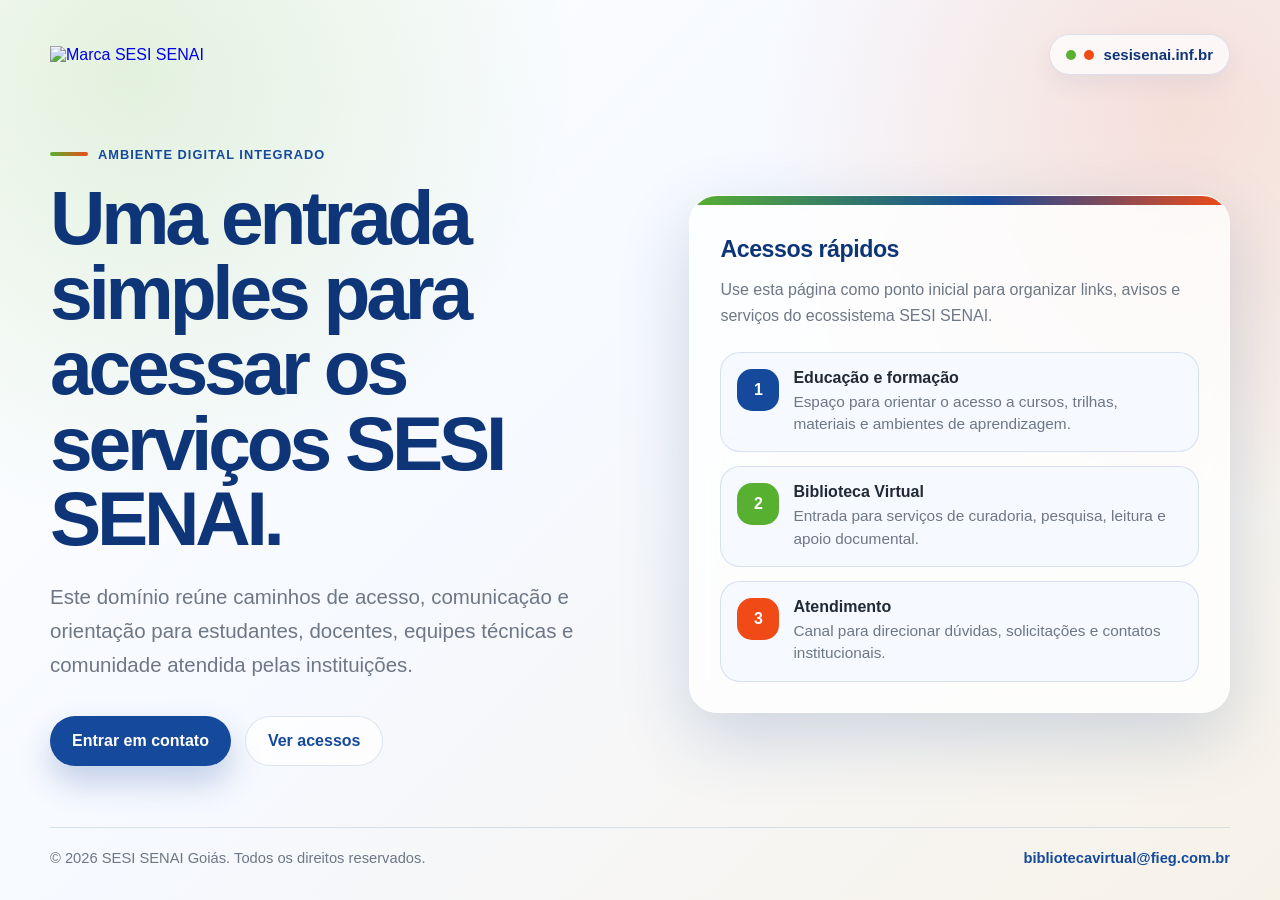
==== index.html @ bbc2d6fe "teste de entrada" ====
<!doctype html>
<html lang="pt-BR">
<head>
  <meta charset="utf-8" />
  <meta name="viewport" content="width=device-width, initial-scale=1" />
  <title>SESI SENAI Goiás | sesisenai.inf.br</title>
  <meta name="description" content="Página de entrada do domínio sesisenai.inf.br para acesso aos ambientes digitais SESI SENAI." />
  <meta name="theme-color" content="#15499B" />
  <link rel="preload" href="assets/sesi-senai-logo.png" as="image" />
  <style>
    :root {
      --azul-sesi-senai: #15499B;
      --azul-profundo: #0E3578;
      --laranja: #F04B16;
      --verde: #58B031;
      --areia: #F7F2E8;
      --branco: #FFFFFF;
      --grafite: #202A36;
      --cinza: #6D7785;
      --linha: rgba(21, 73, 155, .14);
      --sombra: 0 24px 70px rgba(14, 53, 120, .18);
      --raio: 28px;
    }

    * { box-sizing: border-box; }

    html { scroll-behavior: smooth; }

    body {
      margin: 0;
      min-height: 100vh;
      font-family: Arial, Helvetica, sans-serif;
      color: var(--grafite);
      background:
        radial-gradient(circle at 10% 8%, rgba(88, 176, 49, .16), transparent 28rem),
        radial-gradient(circle at 92% 12%, rgba(240, 75, 22, .14), transparent 26rem),
        linear-gradient(135deg, #ffffff 0%, #f6f9ff 44%, var(--areia) 100%);
    }

    .page {
      width: min(1180px, calc(100% - 40px));
      margin: 0 auto;
      min-height: 100vh;
      display: grid;
      grid-template-rows: auto 1fr auto;
    }

    header {
      display: flex;
      align-items: center;
      justify-content: space-between;
      gap: 24px;
      padding: 34px 0 18px;
    }

    .brand {
      display: inline-flex;
      align-items: center;
      text-decoration: none;
    }

    .brand img {
      width: min(440px, 64vw);
      height: auto;
      display: block;
    }

    .domain-pill {
      display: inline-flex;
      align-items: center;
      gap: 10px;
      padding: 11px 16px;
      border: 1px solid var(--linha);
      border-radius: 999px;
      background: rgba(255, 255, 255, .72);
      color: var(--azul-profundo);
      font-size: .94rem;
      font-weight: 700;
      box-shadow: 0 10px 25px rgba(14, 53, 120, .06);
      white-space: nowrap;
    }

    .domain-pill::before {
      content: "";
      width: 10px;
      height: 10px;
      border-radius: 50%;
      background: var(--verde);
      box-shadow: 18px 0 0 var(--laranja);
      margin-right: 18px;
    }

    main {
      display: grid;
      align-items: center;
      padding: 42px 0 54px;
    }

    .hero {
      display: grid;
      grid-template-columns: minmax(0, 1.05fr) minmax(330px, .95fr);
      gap: 42px;
      align-items: center;
    }

    .eyebrow {
      display: inline-flex;
      align-items: center;
      gap: 10px;
      margin: 0 0 18px;
      color: var(--azul-sesi-senai);
      font-weight: 800;
      letter-spacing: .08em;
      text-transform: uppercase;
      font-size: .8rem;
    }

    .eyebrow::before {
      content: "";
      width: 38px;
      height: 4px;
      border-radius: 999px;
      background: linear-gradient(90deg, var(--verde), var(--laranja));
    }

    h1 {
      margin: 0;
      color: var(--azul-profundo);
      font-size: clamp(2.45rem, 6vw, 5.25rem);
      line-height: .98;
      letter-spacing: -.055em;
      max-width: 830px;
    }

    .lead {
      margin: 24px 0 0;
      max-width: 650px;
      color: var(--cinza);
      font-size: clamp(1.05rem, 2vw, 1.28rem);
      line-height: 1.65;
    }

    .actions {
      display: flex;
      flex-wrap: wrap;
      gap: 14px;
      margin-top: 34px;
    }

    .button {
      display: inline-flex;
      align-items: center;
      justify-content: center;
      min-height: 50px;
      padding: 0 22px;
      border-radius: 999px;
      font-weight: 800;
      text-decoration: none;
      transition: transform .2s ease, box-shadow .2s ease, background .2s ease;
    }

    .button.primary {
      color: var(--branco);
      background: var(--azul-sesi-senai);
      box-shadow: 0 16px 32px rgba(21, 73, 155, .24);
    }

    .button.secondary {
      color: var(--azul-sesi-senai);
      background: rgba(255, 255, 255, .74);
      border: 1px solid var(--linha);
    }

    .button:hover,
    .button:focus-visible {
      transform: translateY(-2px);
      box-shadow: 0 18px 34px rgba(21, 73, 155, .18);
      outline: none;
    }

    .panel {
      position: relative;
      padding: 30px;
      border-radius: var(--raio);
      background: rgba(255, 255, 255, .78);
      border: 1px solid rgba(255, 255, 255, .74);
      box-shadow: var(--sombra);
      overflow: hidden;
      backdrop-filter: blur(14px);
    }

    .panel::before {
      content: "";
      position: absolute;
      inset: 0 0 auto 0;
      height: 9px;
      background: linear-gradient(90deg, var(--verde), var(--azul-sesi-senai) 55%, var(--laranja));
    }

    .panel h2 {
      margin: 10px 0 14px;
      color: var(--azul-profundo);
      font-size: 1.45rem;
      letter-spacing: -.02em;
    }

    .panel p {
      margin: 0;
      color: var(--cinza);
      line-height: 1.58;
    }

    .cards {
      display: grid;
      gap: 14px;
      margin-top: 24px;
    }

    .card {
      display: grid;
      grid-template-columns: 42px 1fr;
      gap: 14px;
      align-items: start;
      padding: 16px;
      border-radius: 20px;
      background: rgba(246, 249, 255, .9);
      border: 1px solid var(--linha);
    }

    .icon {
      display: grid;
      place-items: center;
      width: 42px;
      height: 42px;
      border-radius: 15px;
      color: var(--branco);
      background: var(--azul-sesi-senai);
      font-weight: 900;
    }

    .card:nth-child(2) .icon { background: var(--verde); }
    .card:nth-child(3) .icon { background: var(--laranja); }

    .card strong {
      display: block;
      margin-bottom: 4px;
      color: var(--grafite);
    }

    .card span {
      color: var(--cinza);
      font-size: .96rem;
      line-height: 1.45;
    }

    footer {
      display: flex;
      align-items: center;
      justify-content: space-between;
      gap: 16px;
      padding: 22px 0 34px;
      color: var(--cinza);
      font-size: .92rem;
      border-top: 1px solid var(--linha);
    }

    .footer-links {
      display: flex;
      flex-wrap: wrap;
      gap: 14px;
    }

    .footer-links a {
      color: var(--azul-sesi-senai);
      font-weight: 700;
      text-decoration: none;
    }

    @media (max-width: 880px) {
      .hero { grid-template-columns: 1fr; }
      header { align-items: flex-start; flex-direction: column; }
      .panel { padding: 24px; }
      footer { flex-direction: column; align-items: flex-start; }
    }

    @media (max-width: 560px) {
      .page { width: min(100% - 28px, 1180px); }
      .brand img { width: 100%; }
      .domain-pill { white-space: normal; }
      .actions { flex-direction: column; }
      .button { width: 100%; }
      .card { grid-template-columns: 1fr; }
    }
  </style>
</head>
<body>
  <div class="page">
    <header aria-label="Cabeçalho">
      <a class="brand" href="/" aria-label="SESI SENAI Goiás">
        <img src="assets/sesi-senai-logo.png" alt="Marca SESI SENAI" />
      </a>
      <div class="domain-pill">sesisenai.inf.br</div>
    </header>

    <main>
      <section class="hero" aria-labelledby="titulo">
        <div>
          <p class="eyebrow">Ambiente digital integrado</p>
          <h1 id="titulo">Uma entrada simples para acessar os serviços SESI SENAI.</h1>
          <p class="lead">
            Este domínio reúne caminhos de acesso, comunicação e orientação para estudantes,
            docentes, equipes técnicas e comunidade atendida pelas instituições.
          </p>
          <div class="actions" aria-label="Ações principais">
            <a class="button primary" href="mailto:bibliotecavirtual@fieg.com.br">Entrar em contato</a>
            <a class="button secondary" href="#acessos">Ver acessos</a>
          </div>
        </div>

        <aside class="panel" id="acessos" aria-label="Acessos rápidos">
          <h2>Acessos rápidos</h2>
          <p>Use esta página como ponto inicial para organizar links, avisos e serviços do ecossistema SESI SENAI.</p>
          <div class="cards">
            <div class="card">
              <div class="icon" aria-hidden="true">1</div>
              <div>
                <strong>Educação e formação</strong>
                <span>Espaço para orientar o acesso a cursos, trilhas, materiais e ambientes de aprendizagem.</span>
              </div>
            </div>
            <div class="card">
              <div class="icon" aria-hidden="true">2</div>
              <div>
                <strong>Biblioteca Virtual</strong>
                <span>Entrada para serviços de curadoria, pesquisa, leitura e apoio documental.</span>
              </div>
            </div>
            <div class="card">
              <div class="icon" aria-hidden="true">3</div>
              <div>
                <strong>Atendimento</strong>
                <span>Canal para direcionar dúvidas, solicitações e contatos institucionais.</span>
              </div>
            </div>
          </div>
        </aside>
      </section>
    </main>

    <footer>
      <span>© <span id="ano"></span> SESI SENAI Goiás. Todos os direitos reservados.</span>
      <nav class="footer-links" aria-label="Links de rodapé">
        <a href="mailto:bibliotecavirtual@fieg.com.br">bibliotecavirtual@fieg.com.br</a>
      </nav>
    </footer>
  </div>

  <script>
    document.getElementById('ano').textContent = new Date().getFullYear();
  </script>
</body>
</html>
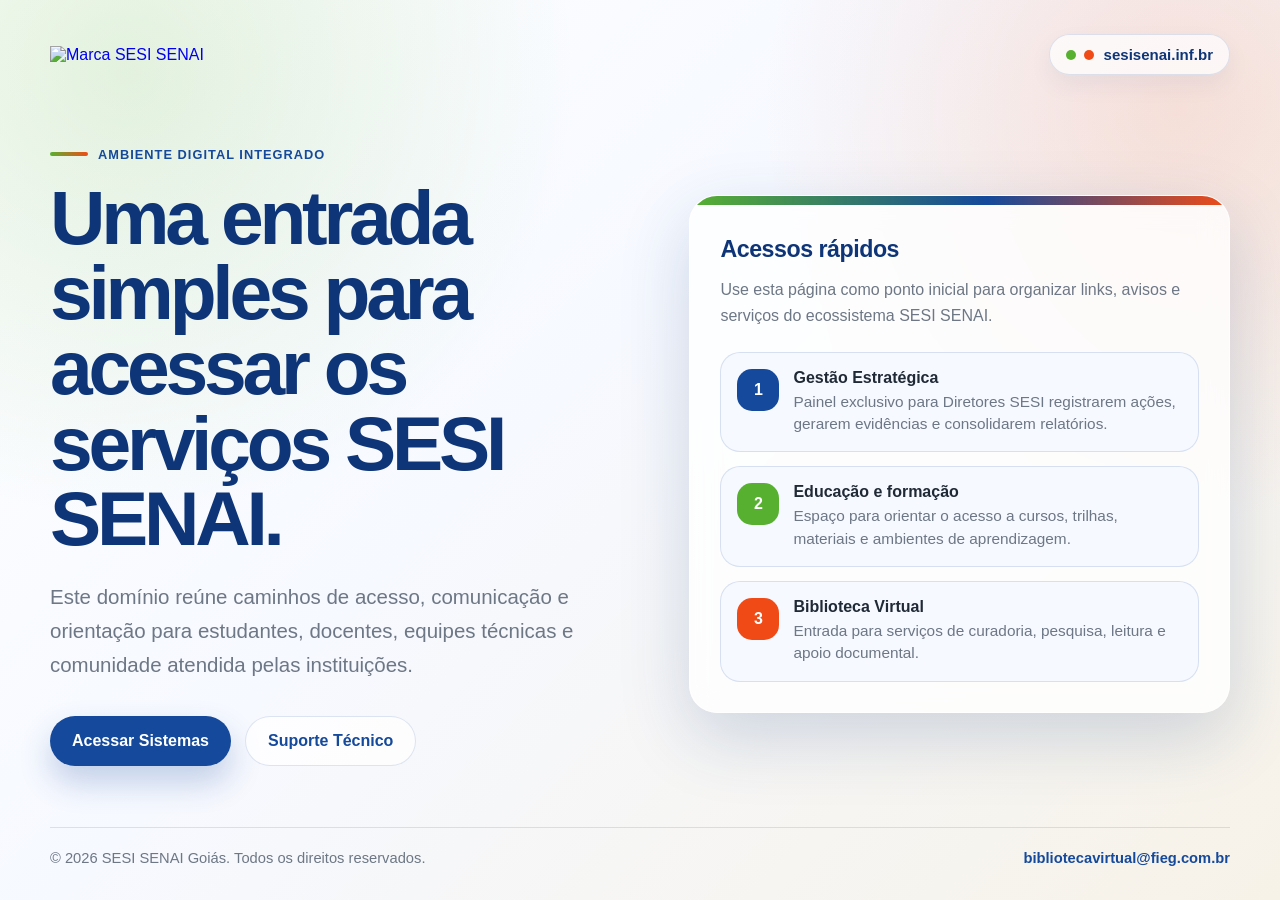
==== commit e857e220: "feat: prepare multi-project hosting environment - Extract root index.html inline CSS to styles.css (" ====
--- a/index.html
+++ b/index.html
@@ -6,298 +6,14 @@
   <title>SESI SENAI Goiás | sesisenai.inf.br</title>
   <meta name="description" content="Página de entrada do domínio sesisenai.inf.br para acesso aos ambientes digitais SESI SENAI." />
   <meta name="theme-color" content="#15499B" />
-  <link rel="preload" href="assets/sesi-senai-logo.png" as="image" />
-  <style>
-    :root {
-      --azul-sesi-senai: #15499B;
-      --azul-profundo: #0E3578;
-      --laranja: #F04B16;
-      --verde: #58B031;
-      --areia: #F7F2E8;
-      --branco: #FFFFFF;
-      --grafite: #202A36;
-      --cinza: #6D7785;
-      --linha: rgba(21, 73, 155, .14);
-      --sombra: 0 24px 70px rgba(14, 53, 120, .18);
-      --raio: 28px;
-    }
-
-    * { box-sizing: border-box; }
-
-    html { scroll-behavior: smooth; }
-
-    body {
-      margin: 0;
-      min-height: 100vh;
-      font-family: Arial, Helvetica, sans-serif;
-      color: var(--grafite);
-      background:
-        radial-gradient(circle at 10% 8%, rgba(88, 176, 49, .16), transparent 28rem),
-        radial-gradient(circle at 92% 12%, rgba(240, 75, 22, .14), transparent 26rem),
-        linear-gradient(135deg, #ffffff 0%, #f6f9ff 44%, var(--areia) 100%);
-    }
-
-    .page {
-      width: min(1180px, calc(100% - 40px));
-      margin: 0 auto;
-      min-height: 100vh;
-      display: grid;
-      grid-template-rows: auto 1fr auto;
-    }
-
-    header {
-      display: flex;
-      align-items: center;
-      justify-content: space-between;
-      gap: 24px;
-      padding: 34px 0 18px;
-    }
-
-    .brand {
-      display: inline-flex;
-      align-items: center;
-      text-decoration: none;
-    }
-
-    .brand img {
-      width: min(440px, 64vw);
-      height: auto;
-      display: block;
-    }
-
-    .domain-pill {
-      display: inline-flex;
-      align-items: center;
-      gap: 10px;
-      padding: 11px 16px;
-      border: 1px solid var(--linha);
-      border-radius: 999px;
-      background: rgba(255, 255, 255, .72);
-      color: var(--azul-profundo);
-      font-size: .94rem;
-      font-weight: 700;
-      box-shadow: 0 10px 25px rgba(14, 53, 120, .06);
-      white-space: nowrap;
-    }
-
-    .domain-pill::before {
-      content: "";
-      width: 10px;
-      height: 10px;
-      border-radius: 50%;
-      background: var(--verde);
-      box-shadow: 18px 0 0 var(--laranja);
-      margin-right: 18px;
-    }
-
-    main {
-      display: grid;
-      align-items: center;
-      padding: 42px 0 54px;
-    }
-
-    .hero {
-      display: grid;
-      grid-template-columns: minmax(0, 1.05fr) minmax(330px, .95fr);
-      gap: 42px;
-      align-items: center;
-    }
-
-    .eyebrow {
-      display: inline-flex;
-      align-items: center;
-      gap: 10px;
-      margin: 0 0 18px;
-      color: var(--azul-sesi-senai);
-      font-weight: 800;
-      letter-spacing: .08em;
-      text-transform: uppercase;
-      font-size: .8rem;
-    }
-
-    .eyebrow::before {
-      content: "";
-      width: 38px;
-      height: 4px;
-      border-radius: 999px;
-      background: linear-gradient(90deg, var(--verde), var(--laranja));
-    }
-
-    h1 {
-      margin: 0;
-      color: var(--azul-profundo);
-      font-size: clamp(2.45rem, 6vw, 5.25rem);
-      line-height: .98;
-      letter-spacing: -.055em;
-      max-width: 830px;
-    }
-
-    .lead {
-      margin: 24px 0 0;
-      max-width: 650px;
-      color: var(--cinza);
-      font-size: clamp(1.05rem, 2vw, 1.28rem);
-      line-height: 1.65;
-    }
-
-    .actions {
-      display: flex;
-      flex-wrap: wrap;
-      gap: 14px;
-      margin-top: 34px;
-    }
-
-    .button {
-      display: inline-flex;
-      align-items: center;
-      justify-content: center;
-      min-height: 50px;
-      padding: 0 22px;
-      border-radius: 999px;
-      font-weight: 800;
-      text-decoration: none;
-      transition: transform .2s ease, box-shadow .2s ease, background .2s ease;
-    }
-
-    .button.primary {
-      color: var(--branco);
-      background: var(--azul-sesi-senai);
-      box-shadow: 0 16px 32px rgba(21, 73, 155, .24);
-    }
-
-    .button.secondary {
-      color: var(--azul-sesi-senai);
-      background: rgba(255, 255, 255, .74);
-      border: 1px solid var(--linha);
-    }
-
-    .button:hover,
-    .button:focus-visible {
-      transform: translateY(-2px);
-      box-shadow: 0 18px 34px rgba(21, 73, 155, .18);
-      outline: none;
-    }
-
-    .panel {
-      position: relative;
-      padding: 30px;
-      border-radius: var(--raio);
-      background: rgba(255, 255, 255, .78);
-      border: 1px solid rgba(255, 255, 255, .74);
-      box-shadow: var(--sombra);
-      overflow: hidden;
-      backdrop-filter: blur(14px);
-    }
-
-    .panel::before {
-      content: "";
-      position: absolute;
-      inset: 0 0 auto 0;
-      height: 9px;
-      background: linear-gradient(90deg, var(--verde), var(--azul-sesi-senai) 55%, var(--laranja));
-    }
-
-    .panel h2 {
-      margin: 10px 0 14px;
-      color: var(--azul-profundo);
-      font-size: 1.45rem;
-      letter-spacing: -.02em;
-    }
-
-    .panel p {
-      margin: 0;
-      color: var(--cinza);
-      line-height: 1.58;
-    }
-
-    .cards {
-      display: grid;
-      gap: 14px;
-      margin-top: 24px;
-    }
-
-    .card {
-      display: grid;
-      grid-template-columns: 42px 1fr;
-      gap: 14px;
-      align-items: start;
-      padding: 16px;
-      border-radius: 20px;
-      background: rgba(246, 249, 255, .9);
-      border: 1px solid var(--linha);
-    }
-
-    .icon {
-      display: grid;
-      place-items: center;
-      width: 42px;
-      height: 42px;
-      border-radius: 15px;
-      color: var(--branco);
-      background: var(--azul-sesi-senai);
-      font-weight: 900;
-    }
-
-    .card:nth-child(2) .icon { background: var(--verde); }
-    .card:nth-child(3) .icon { background: var(--laranja); }
-
-    .card strong {
-      display: block;
-      margin-bottom: 4px;
-      color: var(--grafite);
-    }
-
-    .card span {
-      color: var(--cinza);
-      font-size: .96rem;
-      line-height: 1.45;
-    }
-
-    footer {
-      display: flex;
-      align-items: center;
-      justify-content: space-between;
-      gap: 16px;
-      padding: 22px 0 34px;
-      color: var(--cinza);
-      font-size: .92rem;
-      border-top: 1px solid var(--linha);
-    }
-
-    .footer-links {
-      display: flex;
-      flex-wrap: wrap;
-      gap: 14px;
-    }
-
-    .footer-links a {
-      color: var(--azul-sesi-senai);
-      font-weight: 700;
-      text-decoration: none;
-    }
-
-    @media (max-width: 880px) {
-      .hero { grid-template-columns: 1fr; }
-      header { align-items: flex-start; flex-direction: column; }
-      .panel { padding: 24px; }
-      footer { flex-direction: column; align-items: flex-start; }
-    }
-
-    @media (max-width: 560px) {
-      .page { width: min(100% - 28px, 1180px); }
-      .brand img { width: 100%; }
-      .domain-pill { white-space: normal; }
-      .actions { flex-direction: column; }
-      .button { width: 100%; }
-      .card { grid-template-columns: 1fr; }
-    }
-  </style>
+  <link rel="preload" href="marca_CONJUNTAS_SESI_SENAI_2024_completa%20colorida.png" as="image" />
+  <link rel="stylesheet" href="styles.css" />
 </head>
 <body>
   <div class="page">
     <header aria-label="Cabeçalho">
       <a class="brand" href="/" aria-label="SESI SENAI Goiás">
-        <img src="assets/sesi-senai-logo.png" alt="Marca SESI SENAI" />
+        <img src="marca_CONJUNTAS_SESI_SENAI_2024_completa%20colorida.png" alt="Marca SESI SENAI" />
       </a>
       <div class="domain-pill">sesisenai.inf.br</div>
     </header>
@@ -312,8 +28,8 @@
             docentes, equipes técnicas e comunidade atendida pelas instituições.
           </p>
           <div class="actions" aria-label="Ações principais">
-            <a class="button primary" href="mailto:bibliotecavirtual@fieg.com.br">Entrar em contato</a>
-            <a class="button secondary" href="#acessos">Ver acessos</a>
+            <a class="button primary" href="#acessos">Acessar Sistemas</a>
+            <a class="button secondary" href="mailto:bibliotecavirtual@fieg.com.br">Suporte Técnico</a>
           </div>
         </div>
 
@@ -321,27 +37,31 @@
           <h2>Acessos rápidos</h2>
           <p>Use esta página como ponto inicial para organizar links, avisos e serviços do ecossistema SESI SENAI.</p>
           <div class="cards">
-            <div class="card">
+
+            <a href="acoes-diretores/" class="card">
               <div class="icon" aria-hidden="true">1</div>
+              <div>
+                <strong>Gestão Estratégica</strong>
+                <span>Painel exclusivo para Diretores SESI registrarem ações, gerarem evidências e consolidarem relatórios.</span>
+              </div>
+            </a>
+
+            <a href="#" class="card">
+              <div class="icon" aria-hidden="true">2</div>
               <div>
                 <strong>Educação e formação</strong>
                 <span>Espaço para orientar o acesso a cursos, trilhas, materiais e ambientes de aprendizagem.</span>
               </div>
-            </div>
-            <div class="card">
-              <div class="icon" aria-hidden="true">2</div>
+            </a>
+
+            <a href="#" class="card">
+              <div class="icon" aria-hidden="true">3</div>
               <div>
                 <strong>Biblioteca Virtual</strong>
                 <span>Entrada para serviços de curadoria, pesquisa, leitura e apoio documental.</span>
               </div>
-            </div>
-            <div class="card">
-              <div class="icon" aria-hidden="true">3</div>
-              <div>
-                <strong>Atendimento</strong>
-                <span>Canal para direcionar dúvidas, solicitações e contatos institucionais.</span>
-              </div>
-            </div>
+            </a>
+
           </div>
         </aside>
       </section>
--- a/styles.css
+++ b/styles.css
@@ -0,0 +1,297 @@
+:root {
+  --azul-sesi-senai: #15499B;
+  --azul-profundo: #0E3578;
+  --laranja: #F04B16;
+  --verde: #58B031;
+  --areia: #F7F2E8;
+  --branco: #FFFFFF;
+  --grafite: #202A36;
+  --cinza: #6D7785;
+  --linha: rgba(21, 73, 155, .14);
+  --sombra: 0 24px 70px rgba(14, 53, 120, .18);
+  --raio: 28px;
+}
+
+* { box-sizing: border-box; }
+
+html { scroll-behavior: smooth; }
+
+body {
+  margin: 0;
+  min-height: 100vh;
+  font-family: Arial, Helvetica, sans-serif;
+  color: var(--grafite);
+  background:
+    radial-gradient(circle at 10% 8%, rgba(88, 176, 49, .16), transparent 28rem),
+    radial-gradient(circle at 92% 12%, rgba(240, 75, 22, .14), transparent 26rem),
+    linear-gradient(135deg, #ffffff 0%, #f6f9ff 44%, var(--areia) 100%);
+}
+
+.page {
+  width: min(1180px, calc(100% - 40px));
+  margin: 0 auto;
+  min-height: 100vh;
+  display: grid;
+  grid-template-rows: auto 1fr auto;
+}
+
+header {
+  display: flex;
+  align-items: center;
+  justify-content: space-between;
+  gap: 24px;
+  padding: 34px 0 18px;
+}
+
+.brand {
+  display: inline-flex;
+  align-items: center;
+  text-decoration: none;
+}
+
+.brand img {
+  width: min(440px, 64vw);
+  height: auto;
+  display: block;
+}
+
+.domain-pill {
+  display: inline-flex;
+  align-items: center;
+  gap: 10px;
+  padding: 11px 16px;
+  border: 1px solid var(--linha);
+  border-radius: 999px;
+  background: rgba(255, 255, 255, .72);
+  color: var(--azul-profundo);
+  font-size: .94rem;
+  font-weight: 700;
+  box-shadow: 0 10px 25px rgba(14, 53, 120, .06);
+  white-space: nowrap;
+}
+
+.domain-pill::before {
+  content: "";
+  width: 10px;
+  height: 10px;
+  border-radius: 50%;
+  background: var(--verde);
+  box-shadow: 18px 0 0 var(--laranja);
+  margin-right: 18px;
+}
+
+main {
+  display: grid;
+  align-items: center;
+  padding: 42px 0 54px;
+}
+
+.hero {
+  display: grid;
+  grid-template-columns: minmax(0, 1.05fr) minmax(330px, .95fr);
+  gap: 42px;
+  align-items: center;
+}
+
+.eyebrow {
+  display: inline-flex;
+  align-items: center;
+  gap: 10px;
+  margin: 0 0 18px;
+  color: var(--azul-sesi-senai);
+  font-weight: 800;
+  letter-spacing: .08em;
+  text-transform: uppercase;
+  font-size: .8rem;
+}
+
+.eyebrow::before {
+  content: "";
+  width: 38px;
+  height: 4px;
+  border-radius: 999px;
+  background: linear-gradient(90deg, var(--verde), var(--laranja));
+}
+
+h1 {
+  margin: 0;
+  color: var(--azul-profundo);
+  font-size: clamp(2.45rem, 6vw, 5.25rem);
+  line-height: .98;
+  letter-spacing: -.055em;
+  max-width: 830px;
+}
+
+.lead {
+  margin: 24px 0 0;
+  max-width: 650px;
+  color: var(--cinza);
+  font-size: clamp(1.05rem, 2vw, 1.28rem);
+  line-height: 1.65;
+}
+
+.actions {
+  display: flex;
+  flex-wrap: wrap;
+  gap: 14px;
+  margin-top: 34px;
+}
+
+.button {
+  display: inline-flex;
+  align-items: center;
+  justify-content: center;
+  min-height: 50px;
+  padding: 0 22px;
+  border-radius: 999px;
+  font-weight: 800;
+  text-decoration: none;
+  transition: transform .2s ease, box-shadow .2s ease, background .2s ease;
+}
+
+.button.primary {
+  color: var(--branco);
+  background: var(--azul-sesi-senai);
+  box-shadow: 0 16px 32px rgba(21, 73, 155, .24);
+}
+
+.button.secondary {
+  color: var(--azul-sesi-senai);
+  background: rgba(255, 255, 255, .74);
+  border: 1px solid var(--linha);
+}
+
+.button:hover,
+.button:focus-visible {
+  transform: translateY(-2px);
+  box-shadow: 0 18px 34px rgba(21, 73, 155, .18);
+  outline: none;
+}
+
+.panel {
+  position: relative;
+  padding: 30px;
+  border-radius: var(--raio);
+  background: rgba(255, 255, 255, .78);
+  border: 1px solid rgba(255, 255, 255, .74);
+  box-shadow: var(--sombra);
+  overflow: hidden;
+  backdrop-filter: blur(14px);
+}
+
+.panel::before {
+  content: "";
+  position: absolute;
+  inset: 0 0 auto 0;
+  height: 9px;
+  background: linear-gradient(90deg, var(--verde), var(--azul-sesi-senai) 55%, var(--laranja));
+}
+
+.panel h2 {
+  margin: 10px 0 14px;
+  color: var(--azul-profundo);
+  font-size: 1.45rem;
+  letter-spacing: -.02em;
+}
+
+.panel p {
+  margin: 0;
+  color: var(--cinza);
+  line-height: 1.58;
+}
+
+.cards {
+  display: grid;
+  gap: 14px;
+  margin-top: 24px;
+}
+
+.card {
+  display: grid;
+  grid-template-columns: 42px 1fr;
+  gap: 14px;
+  align-items: start;
+  padding: 16px;
+  border-radius: 20px;
+  background: rgba(246, 249, 255, .9);
+  border: 1px solid var(--linha);
+  text-decoration: none;
+  color: inherit;
+  transition: transform 0.2s ease, box-shadow 0.2s ease, border-color 0.2s ease;
+  cursor: pointer;
+}
+
+.card:hover {
+  transform: translateY(-3px);
+  box-shadow: 0 12px 24px rgba(21, 73, 155, 0.12);
+  border-color: var(--azul-sesi-senai);
+}
+
+.icon {
+  display: grid;
+  place-items: center;
+  width: 42px;
+  height: 42px;
+  border-radius: 15px;
+  color: var(--branco);
+  background: var(--azul-sesi-senai);
+  font-weight: 900;
+}
+
+/* Cores dos ícones: azul (padrão), verde, laranja, azul-profundo — ciclo de 4 */
+.card:nth-child(2) .icon { background: var(--verde); }
+.card:nth-child(3) .icon { background: var(--laranja); }
+.card:nth-child(4) .icon { background: var(--azul-profundo); }
+.card:nth-child(5) .icon { background: var(--verde); }
+.card:nth-child(6) .icon { background: var(--laranja); }
+
+.card strong {
+  display: block;
+  margin-bottom: 4px;
+  color: var(--grafite);
+}
+
+.card span {
+  color: var(--cinza);
+  font-size: .96rem;
+  line-height: 1.45;
+}
+
+footer {
+  display: flex;
+  align-items: center;
+  justify-content: space-between;
+  gap: 16px;
+  padding: 22px 0 34px;
+  color: var(--cinza);
+  font-size: .92rem;
+  border-top: 1px solid var(--linha);
+}
+
+.footer-links {
+  display: flex;
+  flex-wrap: wrap;
+  gap: 14px;
+}
+
+.footer-links a {
+  color: var(--azul-sesi-senai);
+  font-weight: 700;
+  text-decoration: none;
+}
+
+@media (max-width: 880px) {
+  .hero { grid-template-columns: 1fr; }
+  header { align-items: flex-start; flex-direction: column; }
+  .panel { padding: 24px; }
+  footer { flex-direction: column; align-items: flex-start; }
+}
+
+@media (max-width: 560px) {
+  .page { width: min(100% - 28px, 1180px); }
+  .brand img { width: 100%; }
+  .domain-pill { white-space: normal; }
+  .actions { flex-direction: column; }
+  .button { width: 100%; }
+  .card { grid-template-columns: 1fr; }
+}
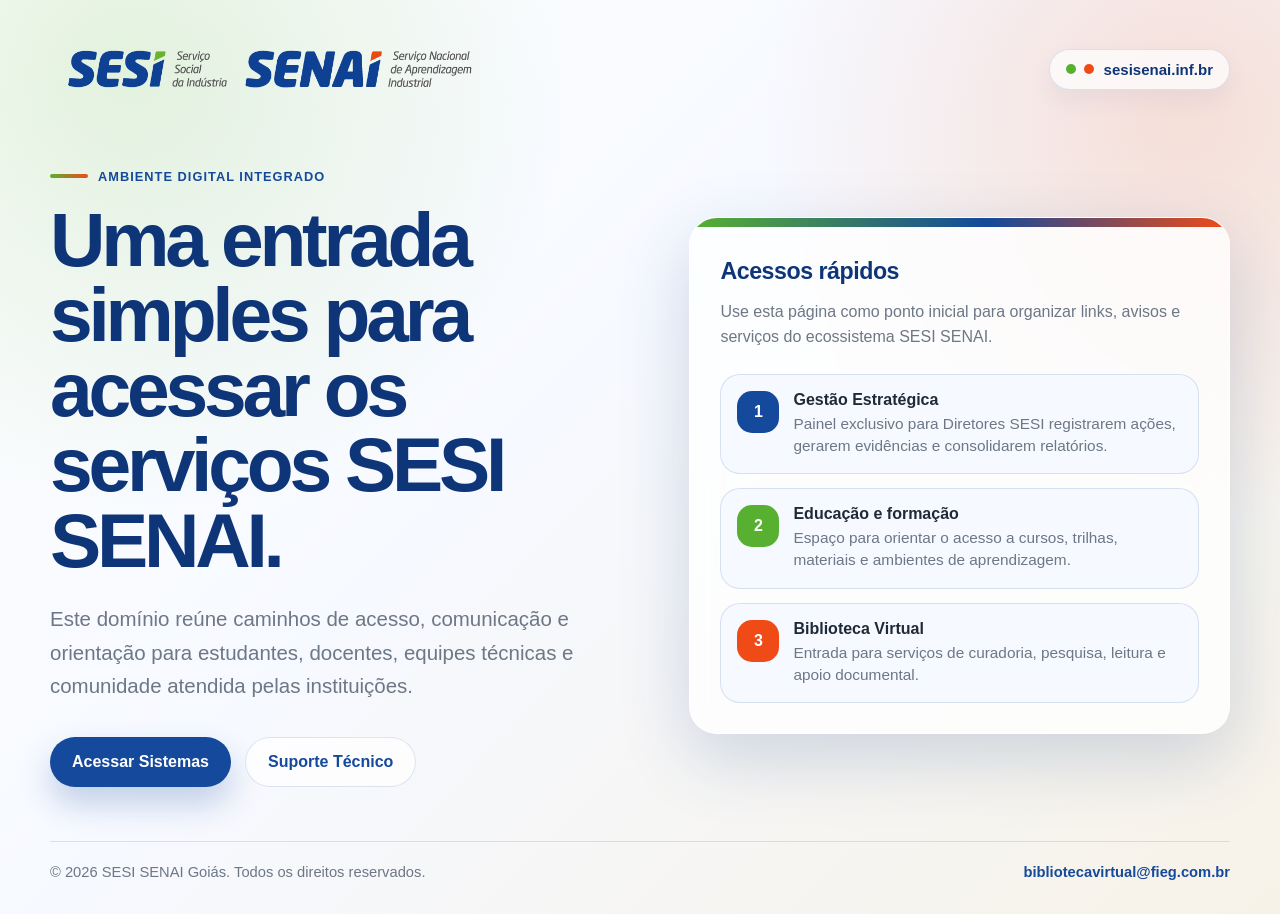
==== commit 462773fc: "Update index.html" ====
--- a/index.html
+++ b/index.html
@@ -6,14 +6,14 @@
   <title>SESI SENAI Goiás | sesisenai.inf.br</title>
   <meta name="description" content="Página de entrada do domínio sesisenai.inf.br para acesso aos ambientes digitais SESI SENAI." />
   <meta name="theme-color" content="#15499B" />
-  <link rel="preload" href="marca_CONJUNTAS_SESI_SENAI_2024_completa%20colorida.png" as="image" />
+  <link rel="preload" href="marcasesisenai.png" as="image" />
   <link rel="stylesheet" href="styles.css" />
 </head>
 <body>
   <div class="page">
     <header aria-label="Cabeçalho">
       <a class="brand" href="/" aria-label="SESI SENAI Goiás">
-        <img src="marca_CONJUNTAS_SESI_SENAI_2024_completa%20colorida.png" alt="Marca SESI SENAI" />
+        <img src="marcasesisenai.png" alt="Marca SESI SENAI" />
       </a>
       <div class="domain-pill">sesisenai.inf.br</div>
     </header>
@@ -38,7 +38,7 @@
           <p>Use esta página como ponto inicial para organizar links, avisos e serviços do ecossistema SESI SENAI.</p>
           <div class="cards">
 
-            <a href="acoes-diretores/" class="card">
+            <a href="acoes-diretores" class="card">
               <div class="icon" aria-hidden="true">1</div>
               <div>
                 <strong>Gestão Estratégica</strong>
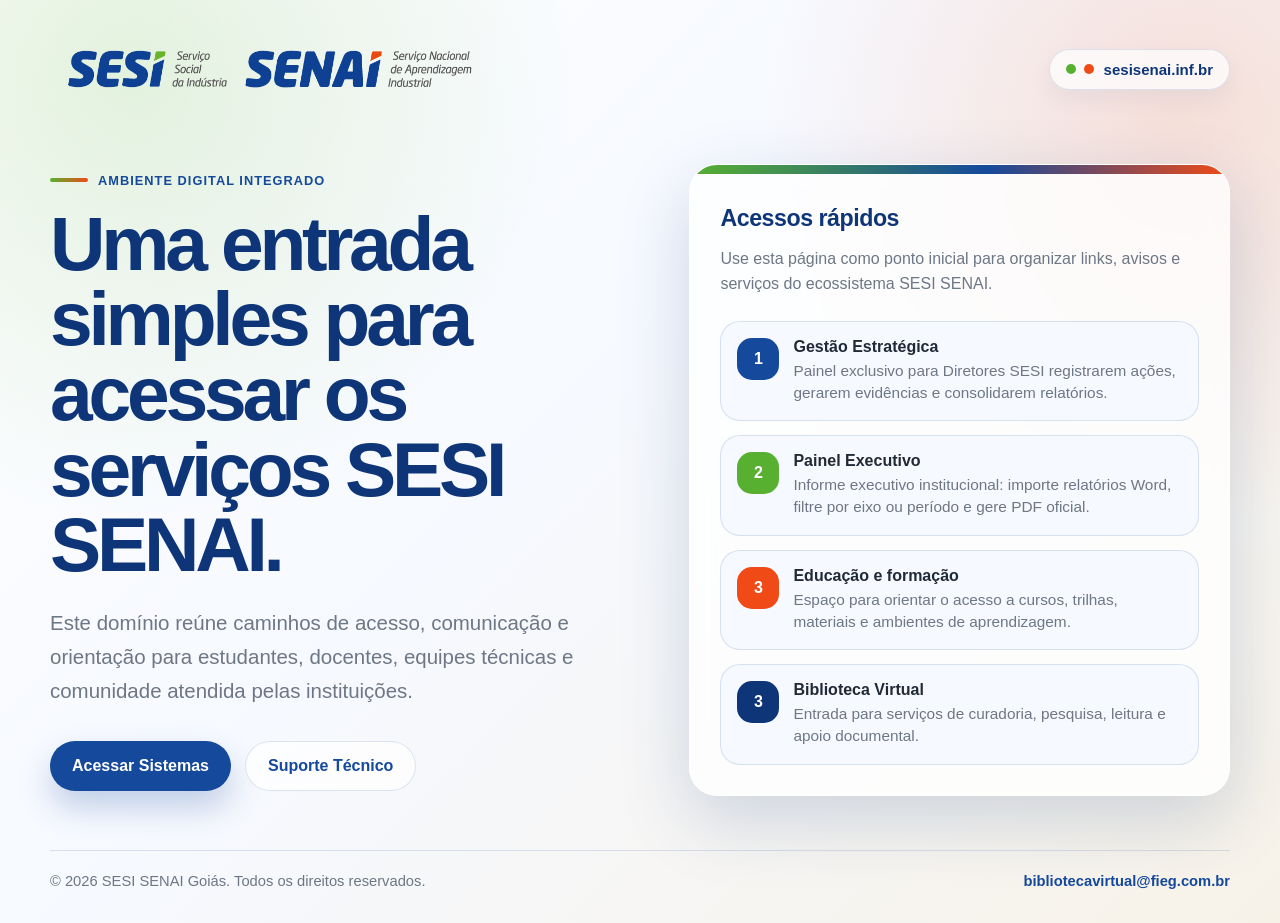
==== commit c1fbbdd6: "Adiciona Painel Executivo (painel-executivo/) Novo subprojeto para geração de informes executivos in" ====
--- a/index.html
+++ b/index.html
@@ -46,8 +46,16 @@
               </div>
             </a>
 
+            <a href="painel-executivo/" class="card">
+              <div class="icon" aria-hidden="true">2</div>
+              <div>
+                <strong>Painel Executivo</strong>
+                <span>Informe executivo institucional: importe relatórios Word, filtre por eixo ou período e gere PDF oficial.</span>
+              </div>
+            </a>
+
             <a href="#" class="card">
-              <div class="icon" aria-hidden="true">2</div>
+              <div class="icon" aria-hidden="true">3</div>
               <div>
                 <strong>Educação e formação</strong>
                 <span>Espaço para orientar o acesso a cursos, trilhas, materiais e ambientes de aprendizagem.</span>
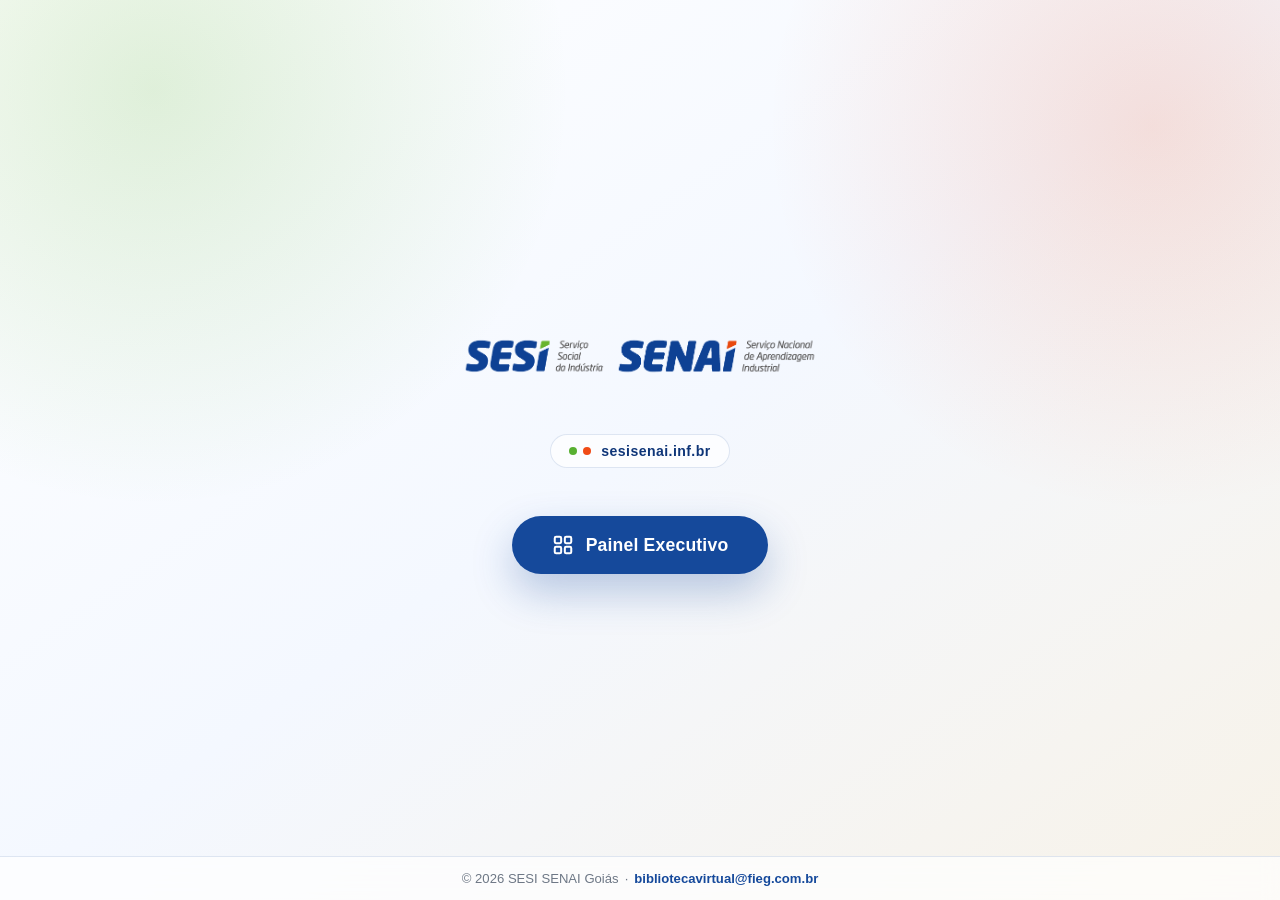
==== commit 425cd620: "Simplifica página de entrada: logo + botão único Painel Executivo Remove o layout hero/cards e subst" ====
--- a/index.html
+++ b/index.html
@@ -4,87 +4,149 @@
   <meta charset="utf-8" />
   <meta name="viewport" content="width=device-width, initial-scale=1" />
   <title>SESI SENAI Goiás | sesisenai.inf.br</title>
-  <meta name="description" content="Página de entrada do domínio sesisenai.inf.br para acesso aos ambientes digitais SESI SENAI." />
+  <meta name="description" content="Ambiente digital integrado SESI SENAI Goiás." />
   <meta name="theme-color" content="#15499B" />
   <link rel="preload" href="marcasesisenai.png" as="image" />
-  <link rel="stylesheet" href="styles.css" />
+  <style>
+    *, *::before, *::after { box-sizing: border-box; margin: 0; padding: 0; }
+
+    :root {
+      --azul: #15499B;
+      --azul-profundo: #0E3578;
+      --laranja: #F04B16;
+      --verde: #58B031;
+      --cinza: #6D7785;
+      --linha: rgba(21, 73, 155, .13);
+    }
+
+    html, body {
+      height: 100%;
+      font-family: Arial, Helvetica, sans-serif;
+    }
+
+    body {
+      display: flex;
+      flex-direction: column;
+      align-items: center;
+      justify-content: center;
+      min-height: 100vh;
+      padding: 32px 20px;
+      background:
+        radial-gradient(circle at 12% 10%, rgba(88, 176, 49, .18), transparent 26rem),
+        radial-gradient(circle at 90% 14%, rgba(240, 75, 22, .15), transparent 24rem),
+        linear-gradient(145deg, #ffffff 0%, #f4f8ff 50%, #f7f2e8 100%);
+      color: #202A36;
+      text-align: center;
+    }
+
+    .logo {
+      width: min(380px, 72vw);
+      height: auto;
+      display: block;
+      margin: 0 auto 48px;
+    }
+
+    .domain {
+      display: inline-flex;
+      align-items: center;
+      gap: 10px;
+      padding: 8px 18px;
+      border: 1px solid var(--linha);
+      border-radius: 999px;
+      background: rgba(255,255,255,.7);
+      color: var(--azul-profundo);
+      font-size: .88rem;
+      font-weight: 700;
+      margin-bottom: 48px;
+      letter-spacing: .03em;
+    }
+
+    .domain::before {
+      content: "";
+      width: 8px;
+      height: 8px;
+      border-radius: 50%;
+      background: var(--verde);
+      box-shadow: 14px 0 0 var(--laranja);
+      margin-right: 14px;
+      flex-shrink: 0;
+    }
+
+    .btn {
+      display: inline-flex;
+      align-items: center;
+      gap: 12px;
+      padding: 18px 40px;
+      background: var(--azul);
+      color: #fff;
+      font-size: 1.1rem;
+      font-weight: 800;
+      text-decoration: none;
+      border-radius: 999px;
+      box-shadow: 0 18px 42px rgba(21, 73, 155, .28);
+      transition: transform .2s ease, box-shadow .2s ease, background .2s ease;
+      letter-spacing: .01em;
+    }
+
+    .btn:hover, .btn:focus-visible {
+      background: var(--azul-profundo);
+      transform: translateY(-3px);
+      box-shadow: 0 24px 50px rgba(14, 53, 120, .32);
+      outline: none;
+    }
+
+    .btn svg {
+      width: 22px;
+      height: 22px;
+      flex-shrink: 0;
+    }
+
+    footer {
+      position: fixed;
+      bottom: 0;
+      left: 0;
+      right: 0;
+      padding: 14px 20px;
+      border-top: 1px solid var(--linha);
+      background: rgba(255,255,255,.7);
+      backdrop-filter: blur(8px);
+      display: flex;
+      align-items: center;
+      justify-content: center;
+      gap: 6px;
+      color: var(--cinza);
+      font-size: .82rem;
+    }
+
+    footer a {
+      color: var(--azul);
+      font-weight: 700;
+      text-decoration: none;
+    }
+  </style>
 </head>
 <body>
-  <div class="page">
-    <header aria-label="Cabeçalho">
-      <a class="brand" href="/" aria-label="SESI SENAI Goiás">
-        <img src="marcasesisenai.png" alt="Marca SESI SENAI" />
-      </a>
-      <div class="domain-pill">sesisenai.inf.br</div>
-    </header>
 
-    <main>
-      <section class="hero" aria-labelledby="titulo">
-        <div>
-          <p class="eyebrow">Ambiente digital integrado</p>
-          <h1 id="titulo">Uma entrada simples para acessar os serviços SESI SENAI.</h1>
-          <p class="lead">
-            Este domínio reúne caminhos de acesso, comunicação e orientação para estudantes,
-            docentes, equipes técnicas e comunidade atendida pelas instituições.
-          </p>
-          <div class="actions" aria-label="Ações principais">
-            <a class="button primary" href="#acessos">Acessar Sistemas</a>
-            <a class="button secondary" href="mailto:bibliotecavirtual@fieg.com.br">Suporte Técnico</a>
-          </div>
-        </div>
+  <img src="marcasesisenai.png" alt="Marca SESI SENAI Goiás" class="logo" />
 
-        <aside class="panel" id="acessos" aria-label="Acessos rápidos">
-          <h2>Acessos rápidos</h2>
-          <p>Use esta página como ponto inicial para organizar links, avisos e serviços do ecossistema SESI SENAI.</p>
-          <div class="cards">
+  <div class="domain">sesisenai.inf.br</div>
 
-            <a href="acoes-diretores" class="card">
-              <div class="icon" aria-hidden="true">1</div>
-              <div>
-                <strong>Gestão Estratégica</strong>
-                <span>Painel exclusivo para Diretores SESI registrarem ações, gerarem evidências e consolidarem relatórios.</span>
-              </div>
-            </a>
+  <a href="painel-executivo/" class="btn">
+    <svg viewBox="0 0 24 24" fill="none" stroke="currentColor" stroke-width="2.2" stroke-linecap="round" stroke-linejoin="round" aria-hidden="true">
+      <rect x="3" y="3" width="7" height="7" rx="1.5"/>
+      <rect x="14" y="3" width="7" height="7" rx="1.5"/>
+      <rect x="3" y="14" width="7" height="7" rx="1.5"/>
+      <rect x="14" y="14" width="7" height="7" rx="1.5"/>
+    </svg>
+    Painel Executivo
+  </a>
 
-            <a href="painel-executivo/" class="card">
-              <div class="icon" aria-hidden="true">2</div>
-              <div>
-                <strong>Painel Executivo</strong>
-                <span>Informe executivo institucional: importe relatórios Word, filtre por eixo ou período e gere PDF oficial.</span>
-              </div>
-            </a>
+  <footer>
+    <span>© <span id="ano"></span> SESI SENAI Goiás</span>
+    <span>·</span>
+    <a href="mailto:bibliotecavirtual@fieg.com.br">bibliotecavirtual@fieg.com.br</a>
+  </footer>
 
-            <a href="#" class="card">
-              <div class="icon" aria-hidden="true">3</div>
-              <div>
-                <strong>Educação e formação</strong>
-                <span>Espaço para orientar o acesso a cursos, trilhas, materiais e ambientes de aprendizagem.</span>
-              </div>
-            </a>
-
-            <a href="#" class="card">
-              <div class="icon" aria-hidden="true">3</div>
-              <div>
-                <strong>Biblioteca Virtual</strong>
-                <span>Entrada para serviços de curadoria, pesquisa, leitura e apoio documental.</span>
-              </div>
-            </a>
-
-          </div>
-        </aside>
-      </section>
-    </main>
-
-    <footer>
-      <span>© <span id="ano"></span> SESI SENAI Goiás. Todos os direitos reservados.</span>
-      <nav class="footer-links" aria-label="Links de rodapé">
-        <a href="mailto:bibliotecavirtual@fieg.com.br">bibliotecavirtual@fieg.com.br</a>
-      </nav>
-    </footer>
-  </div>
-
-  <script>
-    document.getElementById('ano').textContent = new Date().getFullYear();
-  </script>
+  <script>document.getElementById('ano').textContent = new Date().getFullYear();</script>
 </body>
 </html>
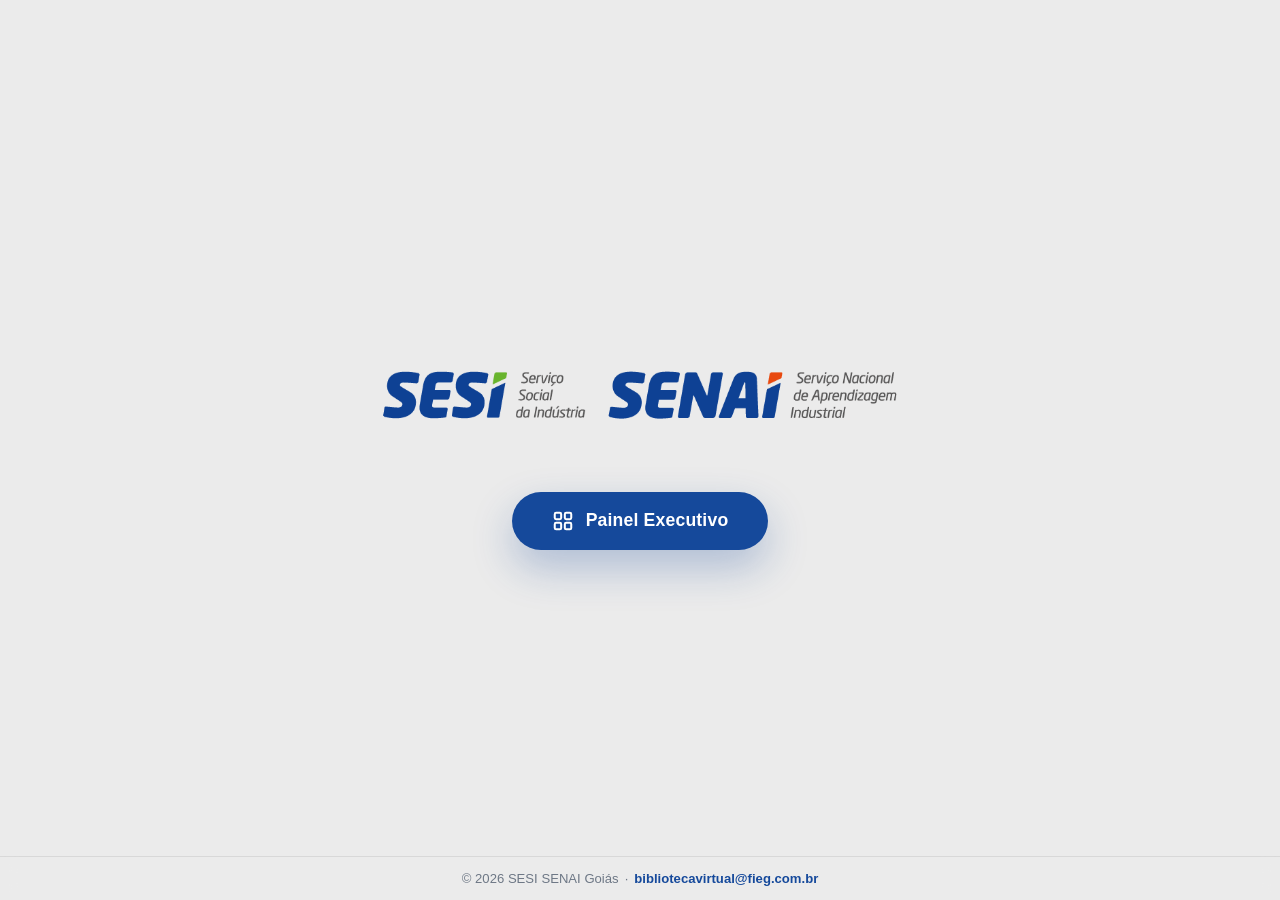
==== commit f40616ff: "Merge pull request #6 from fabianocaruso/claude/determined-keller-rQicA Página de entrada: logo maio" ====
--- a/index.html
+++ b/index.html
@@ -31,45 +31,16 @@
       justify-content: center;
       min-height: 100vh;
       padding: 32px 20px;
-      background:
-        radial-gradient(circle at 12% 10%, rgba(88, 176, 49, .18), transparent 26rem),
-        radial-gradient(circle at 90% 14%, rgba(240, 75, 22, .15), transparent 24rem),
-        linear-gradient(145deg, #ffffff 0%, #f4f8ff 50%, #f7f2e8 100%);
+      background: #EBEBEB;
       color: #202A36;
       text-align: center;
     }
 
     .logo {
-      width: min(380px, 72vw);
+      width: min(560px, 88vw);
       height: auto;
       display: block;
-      margin: 0 auto 48px;
-    }
-
-    .domain {
-      display: inline-flex;
-      align-items: center;
-      gap: 10px;
-      padding: 8px 18px;
-      border: 1px solid var(--linha);
-      border-radius: 999px;
-      background: rgba(255,255,255,.7);
-      color: var(--azul-profundo);
-      font-size: .88rem;
-      font-weight: 700;
-      margin-bottom: 48px;
-      letter-spacing: .03em;
-    }
-
-    .domain::before {
-      content: "";
-      width: 8px;
-      height: 8px;
-      border-radius: 50%;
-      background: var(--verde);
-      box-shadow: 14px 0 0 var(--laranja);
-      margin-right: 14px;
-      flex-shrink: 0;
+      margin: 0 auto 52px;
     }
 
     .btn {
@@ -107,8 +78,8 @@
       left: 0;
       right: 0;
       padding: 14px 20px;
-      border-top: 1px solid var(--linha);
-      background: rgba(255,255,255,.7);
+      border-top: 1px solid rgba(0,0,0,.08);
+      background: rgba(235,235,235,.85);
       backdrop-filter: blur(8px);
       display: flex;
       align-items: center;
@@ -129,8 +100,6 @@
 
   <img src="marcasesisenai.png" alt="Marca SESI SENAI Goiás" class="logo" />
 
-  <div class="domain">sesisenai.inf.br</div>
-
   <a href="painel-executivo/" class="btn">
     <svg viewBox="0 0 24 24" fill="none" stroke="currentColor" stroke-width="2.2" stroke-linecap="round" stroke-linejoin="round" aria-hidden="true">
       <rect x="3" y="3" width="7" height="7" rx="1.5"/>
